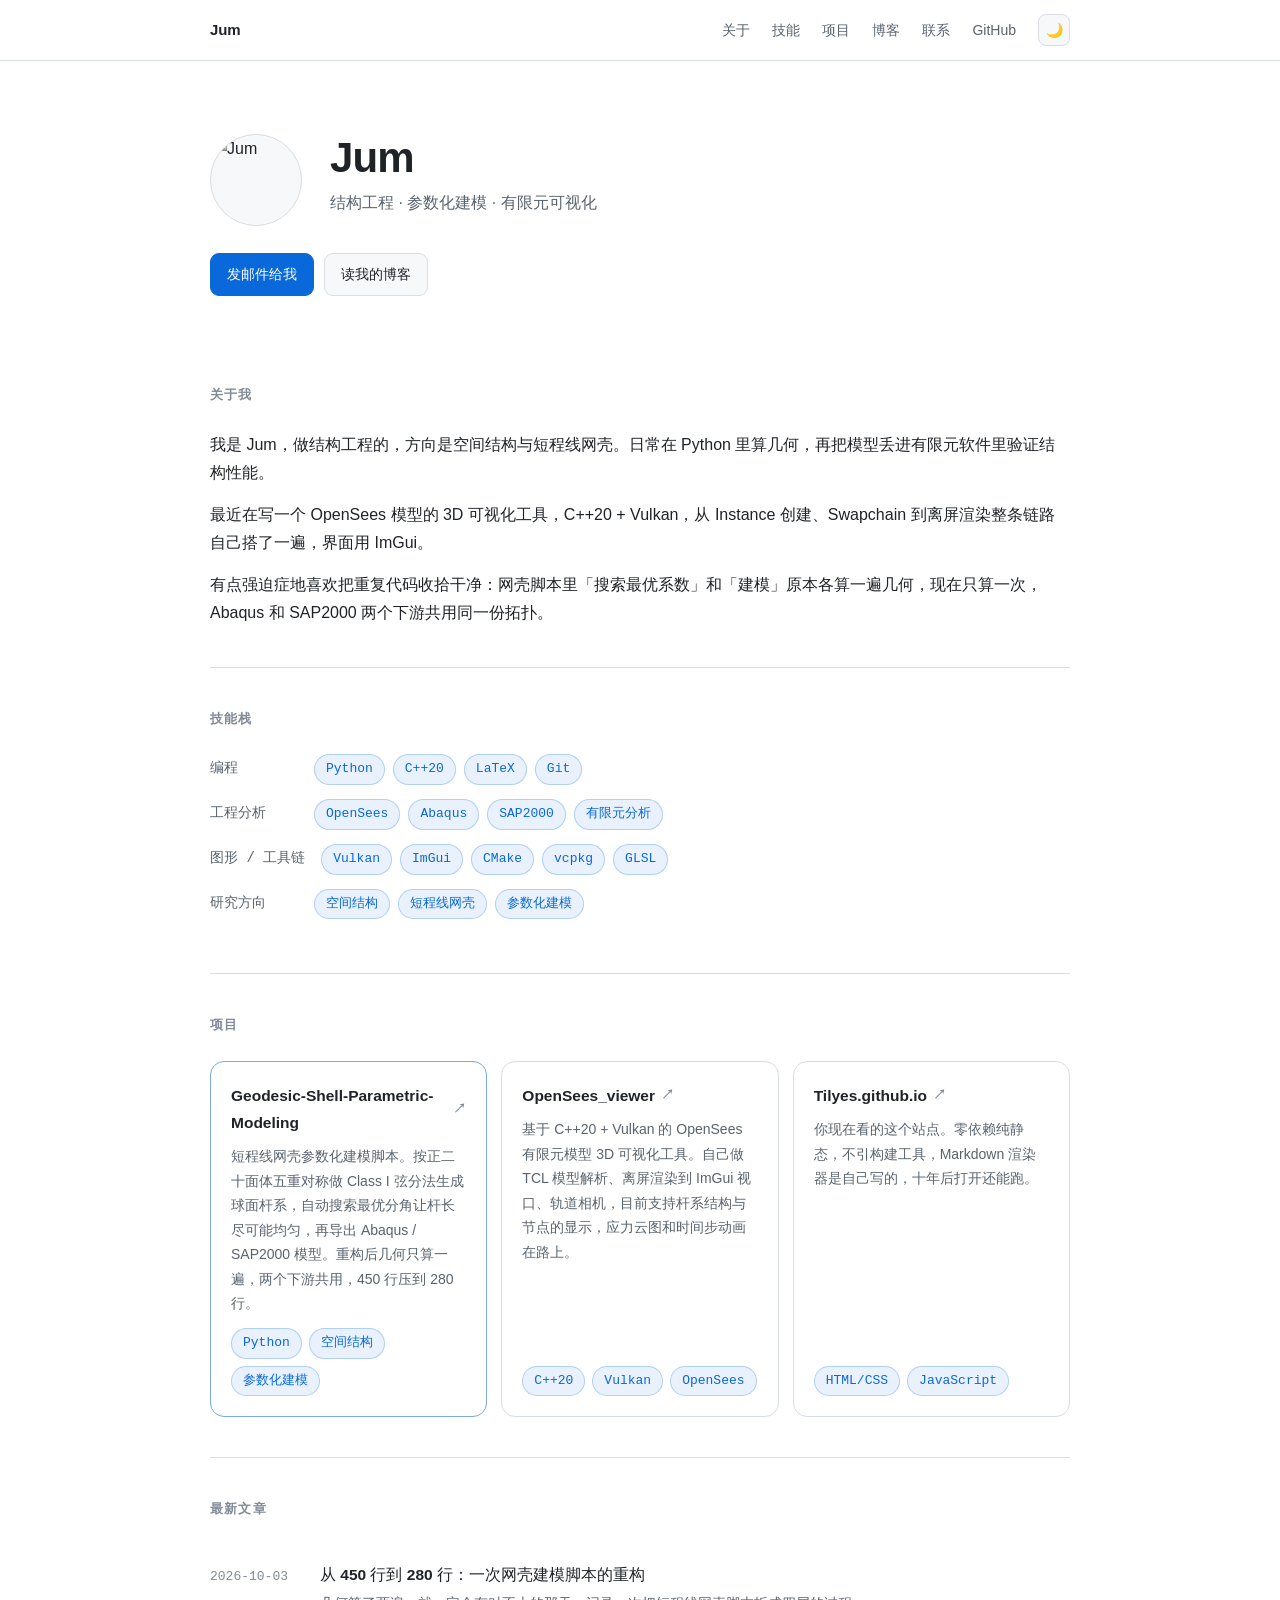
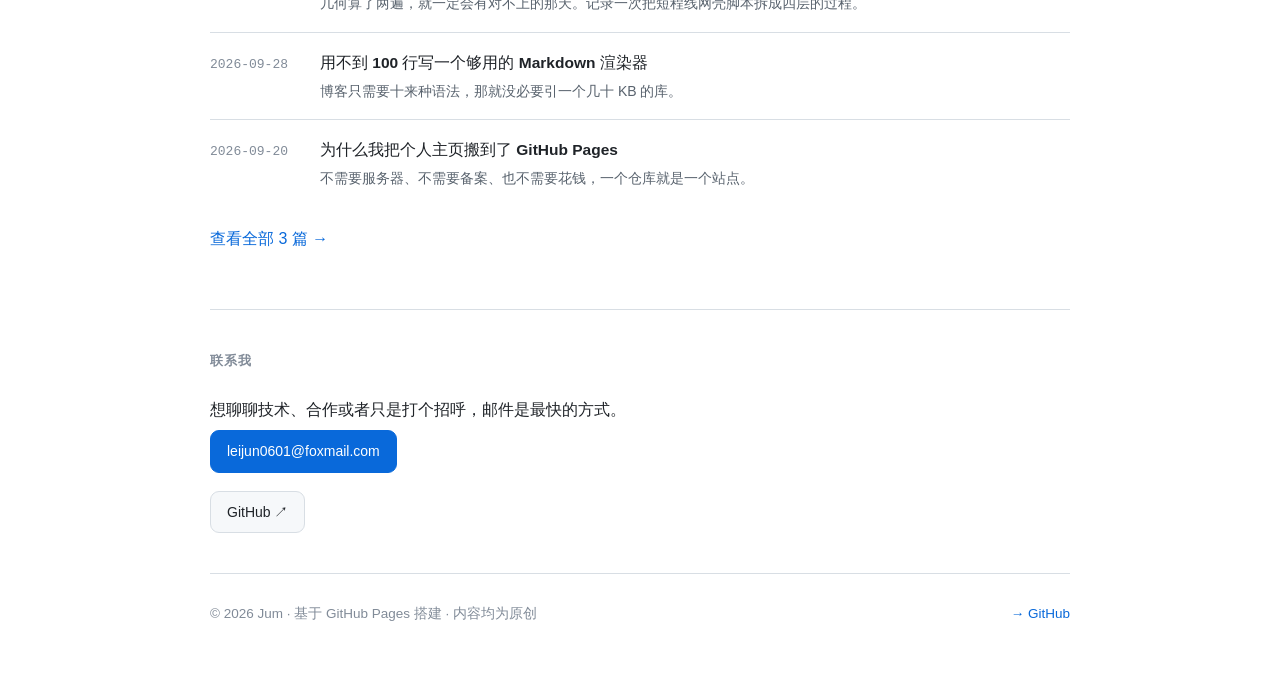
==== index.html @ 732eba68 "初始化个人主页站点" ====
<!DOCTYPE html>
<html lang="zh-CN">
<head>
  <meta charset="UTF-8">
  <meta name="viewport" content="width=device-width, initial-scale=1">
  <title>Jum · 结构工程 · 参数化建模 · 有限元可视化</title>
  <meta name="description" content="结构工程 · 参数化建模 · 有限元可视化">
  <link rel="icon" href="data:image/svg+xml,<svg xmlns='http://www.w3.org/2000/svg' viewBox='0 0 100 100'><text y='.9em' font-size='90'>👤</text></svg>">
  <link rel="stylesheet" href="assets/css/style.css">
</head>
<body data-page="home">
  <nav class="nav">
    <div class="wrap nav-inner">
      <a class="nav-brand" id="nav-brand" href="index.html"></a>
      <div class="nav-links">
        <a href="#about">关于</a>
        <a href="#skills">技能</a>
        <a href="#projects">项目</a>
        <a href="blog.html">博客</a>
        <a href="#contact">联系</a>
        <a id="nav-github" href="#" target="_blank" rel="noopener">GitHub</a>
        <button class="theme-btn" id="theme-toggle" title="切换主题" aria-label="切换主题"></button>
      </div>
    </div>
  </nav>

  <main class="wrap">
    <div class="hero" id="hero"></div>

    <section id="about">
      <h2>关于我</h2>
      <div class="about" id="about-body"></div>
    </section>

    <section id="skills">
      <h2>技能栈</h2>
      <div id="skills-body"></div>
    </section>

    <section id="projects">
      <h2>项目</h2>
      <div class="cards" id="projects-body"></div>
    </section>

    <section id="posts">
      <h2>最新文章</h2>
      <div id="latest-posts"></div>
    </section>

    <section id="contact">
      <h2>联系我</h2>
      <div id="contact-body"></div>
    </section>
  </main>

  <footer class="wrap">
    <span id="footer-text"></span>
    <a id="footer-github" href="#" target="_blank" rel="noopener">→ GitHub</a>
  </footer>

  <script src="assets/js/config.js"></script>
  <script src="assets/js/markdown.js"></script>
  <script src="assets/js/main.js"></script>
</body>
</html>
---- assets/css/style.css ----
/* =============================================================
 *  主题变量：暗色为默认，[data-theme="light"] 覆盖为亮色
 * ============================================================= */
:root {
  --bg: #0d1117;
  --bg-soft: #161b22;
  --bg-card: #12181f;
  --border: #232b36;
  --text: #e6edf3;
  --text-dim: #8b949e;
  --text-faint: #6e7681;
  --accent: #58a6ff;
  --accent-soft: rgba(88, 166, 255, 0.12);
  --accent-2: #7ee787;
  --shadow: 0 1px 0 rgba(255, 255, 255, 0.03), 0 8px 24px rgba(0, 0, 0, 0.35);
  --radius: 14px;
  --mono: ui-monospace, SFMono-Regular, "SF Mono", Menlo, Consolas, "Liberation Mono", monospace;
}

[data-theme="light"] {
  --bg: #ffffff;
  --bg-soft: #f6f8fa;
  --bg-card: #ffffff;
  --border: #d8dee4;
  --text: #1f2328;
  --text-dim: #59636e;
  --text-faint: #818b98;
  --accent: #0969da;
  --accent-soft: rgba(9, 105, 218, 0.09);
  --accent-2: #1a7f37;
  --shadow: 0 1px 2px rgba(31, 35, 40, 0.06), 0 8px 24px rgba(31, 35, 40, 0.08);
}

* { box-sizing: border-box; }

html { scroll-behavior: smooth; }

body {
  margin: 0;
  background: var(--bg);
  color: var(--text);
  font-family: -apple-system, BlinkMacSystemFont, "Segoe UI", "PingFang SC",
    "Hiragino Sans GB", "Microsoft YaHei", Roboto, Helvetica, Arial, sans-serif;
  font-size: 16px;
  line-height: 1.75;
  -webkit-font-smoothing: antialiased;
  transition: background 0.2s ease, color 0.2s ease;
}

a { color: var(--accent); text-decoration: none; }
a:hover { text-decoration: underline; }

.wrap { width: min(860px, 100% - 48px); margin: 0 auto; }

/* ---------- 顶部导航 ---------- */
.nav {
  position: sticky;
  top: 0;
  z-index: 50;
  background: color-mix(in srgb, var(--bg) 85%, transparent);
  backdrop-filter: saturate(180%) blur(12px);
  border-bottom: 1px solid var(--border);
}
.nav-inner {
  display: flex;
  align-items: center;
  justify-content: space-between;
  height: 60px;
}
.nav-brand {
  font-weight: 650;
  font-size: 15px;
  color: var(--text);
  letter-spacing: -0.01em;
}
.nav-brand:hover { text-decoration: none; }
.nav-links { display: flex; align-items: center; gap: 22px; }
.nav-links a {
  color: var(--text-dim);
  font-size: 14px;
}
.nav-links a:hover { color: var(--text); text-decoration: none; }
.theme-btn {
  background: var(--bg-soft);
  border: 1px solid var(--border);
  color: var(--text-dim);
  width: 32px; height: 32px;
  border-radius: 8px;
  cursor: pointer;
  font-size: 14px;
  line-height: 1;
  display: grid; place-items: center;
  padding: 0;
}
.theme-btn:hover { color: var(--text); border-color: var(--text-faint); }

/* ---------- Hero ---------- */
.hero { padding: 72px 0 48px; }
.hero-top { display: flex; align-items: center; gap: 28px; flex-wrap: wrap; }
.avatar {
  width: 92px; height: 92px;
  border-radius: 50%;
  border: 1px solid var(--border);
  object-fit: cover;
  background: var(--bg-soft);
  flex-shrink: 0;
}
h1 {
  font-size: clamp(30px, 5vw, 42px);
  line-height: 1.2;
  margin: 0 0 6px;
  letter-spacing: -0.02em;
  font-weight: 700;
}
.hero-sub {
  color: var(--text-dim);
  font-size: 16px;
  margin: 0 0 10px;
}
.hero-meta {
  display: flex;
  align-items: center;
  gap: 14px;
  flex-wrap: wrap;
  font-size: 13.5px;
  color: var(--text-faint);
  font-family: var(--mono);
}
.status-dot {
  display: inline-flex; align-items: center; gap: 6px;
  color: var(--accent-2);
}
.status-dot::before {
  content: "";
  width: 7px; height: 7px; border-radius: 50%;
  background: var(--accent-2);
  box-shadow: 0 0 0 3px color-mix(in srgb, var(--accent-2) 22%, transparent);
}
.hero-actions { display: flex; gap: 10px; flex-wrap: wrap; margin-top: 26px; }

.btn {
  display: inline-flex; align-items: center; gap: 7px;
  padding: 8px 16px;
  border-radius: 9px;
  border: 1px solid var(--border);
  background: var(--bg-soft);
  color: var(--text);
  font-size: 14px;
  font-weight: 500;
  cursor: pointer;
}
.btn:hover { text-decoration: none; border-color: var(--text-faint); }
.btn.primary {
  background: var(--accent);
  border-color: var(--accent);
  color: #fff;
}
[data-theme="light"] .btn.primary { color: #fff; }
.btn.primary:hover { filter: brightness(1.08); }

/* ---------- 区块 ---------- */
section { padding: 40px 0; border-top: 1px solid var(--border); }
section:first-of-type { border-top: none; }
h2 {
  font-size: 13px;
  text-transform: uppercase;
  letter-spacing: 0.09em;
  color: var(--text-faint);
  margin: 0 0 24px;
  font-weight: 600;
}
.about p { margin: 0 0 14px; color: var(--text); }
.about p:last-child { margin-bottom: 0; }

/* ---------- 技能 ---------- */
.skill-group { display: flex; gap: 16px; margin-bottom: 14px; flex-wrap: wrap; }
.skill-group .sg-name {
  min-width: 88px;
  color: var(--text-dim);
  font-size: 14px;
  font-family: var(--mono);
  padding-top: 2px;
}
.skill-items { display: flex; gap: 8px; flex-wrap: wrap; }
.tag {
  background: var(--accent-soft);
  color: var(--accent);
  border: 1px solid color-mix(in srgb, var(--accent) 25%, transparent);
  padding: 3px 11px;
  border-radius: 999px;
  font-size: 13px;
  font-family: var(--mono);
}

/* ---------- 项目卡片 ---------- */
.cards { display: grid; gap: 14px; grid-template-columns: repeat(auto-fit, minmax(250px, 1fr)); }
.card {
  background: var(--bg-card);
  border: 1px solid var(--border);
  border-radius: var(--radius);
  padding: 20px;
  display: flex;
  flex-direction: column;
  gap: 8px;
  transition: transform 0.15s ease, border-color 0.15s ease;
}
.card:hover { transform: translateY(-2px); border-color: var(--text-faint); text-decoration: none; }
.card.highlight { border-color: color-mix(in srgb, var(--accent) 45%, var(--border)); }
.card-title {
  font-weight: 600;
  font-size: 15.5px;
  color: var(--text);
  display: flex; align-items: center; gap: 6px;
}
.card-title .arrow { color: var(--text-faint); font-size: 13px; }
.card-desc { color: var(--text-dim); font-size: 14px; margin: 0; flex: 1; }
.card-tags { display: flex; gap: 7px; flex-wrap: wrap; margin-top: 4px; }

/* ---------- 文章列表 ---------- */
.post-list { display: flex; flex-direction: column; }
.post-item {
  display: flex;
  align-items: baseline;
  gap: 18px;
  padding: 16px 0;
  border-bottom: 1px solid var(--border);
}
.post-item:last-child { border-bottom: none; }
.post-item:hover { text-decoration: none; }
.post-date {
  font-family: var(--mono);
  font-size: 13px;
  color: var(--text-faint);
  min-width: 92px;
  flex-shrink: 0;
}
.post-title { color: var(--text); font-weight: 550; font-size: 15.5px; }
.post-item:hover .post-title { color: var(--accent); }
.post-sum { color: var(--text-dim); font-size: 14px; margin-top: 2px; }

/* ---------- 文章正文 ---------- */
.article { padding: 48px 0 72px; }
.article-head { margin-bottom: 32px; }
.article-title { font-size: clamp(24px, 4vw, 32px); margin: 0 0 10px; letter-spacing: -0.02em; }
.article-meta { color: var(--text-faint); font-size: 13.5px; font-family: var(--mono); }
.markdown h2 { font-size: 20px; text-transform: none; letter-spacing: 0; color: var(--text); margin: 34px 0 12px; font-weight: 650; }
.markdown h3 { font-size: 17px; color: var(--text); margin: 26px 0 10px; }
.markdown p { margin: 0 0 16px; }
.markdown ul, .markdown ol { margin: 0 0 16px; padding-left: 22px; }
.markdown li { margin-bottom: 6px; }
.markdown blockquote {
  margin: 0 0 16px;
  padding: 2px 0 2px 16px;
  border-left: 3px solid var(--border);
  color: var(--text-dim);
}
.markdown code {
  font-family: var(--mono);
  font-size: 0.88em;
  background: var(--bg-soft);
  border: 1px solid var(--border);
  padding: 1px 6px;
  border-radius: 5px;
}
.markdown pre {
  background: var(--bg-soft);
  border: 1px solid var(--border);
  border-radius: 10px;
  padding: 14px 16px;
  overflow-x: auto;
  margin: 0 0 18px;
}
.markdown pre code { border: none; background: none; padding: 0; font-size: 13.5px; }
.markdown img { max-width: 100%; border-radius: 10px; }
.markdown hr { border: none; border-top: 1px solid var(--border); margin: 32px 0; }
.markdown table { border-collapse: collapse; margin-bottom: 18px; font-size: 14.5px; }
.markdown th, .markdown td { border: 1px solid var(--border); padding: 7px 12px; }
.markdown th { background: var(--bg-soft); }
.back-link { display: inline-block; margin-bottom: 26px; font-size: 14px; }

/* ---------- 联系 / 页脚 ---------- */
.social-grid { display: flex; gap: 10px; flex-wrap: wrap; margin-top: 18px; }
footer {
  border-top: 1px solid var(--border);
  padding: 28px 0 48px;
  color: var(--text-faint);
  font-size: 13.5px;
  display: flex;
  justify-content: space-between;
  gap: 12px;
  flex-wrap: wrap;
}

@media (max-width: 640px) {
  .nav-links { gap: 14px; }
  .nav-links a { font-size: 13px; }
  .hero { padding: 44px 0 32px; }
  .post-item { flex-direction: column; gap: 4px; }
  .post-date { min-width: auto; }
}
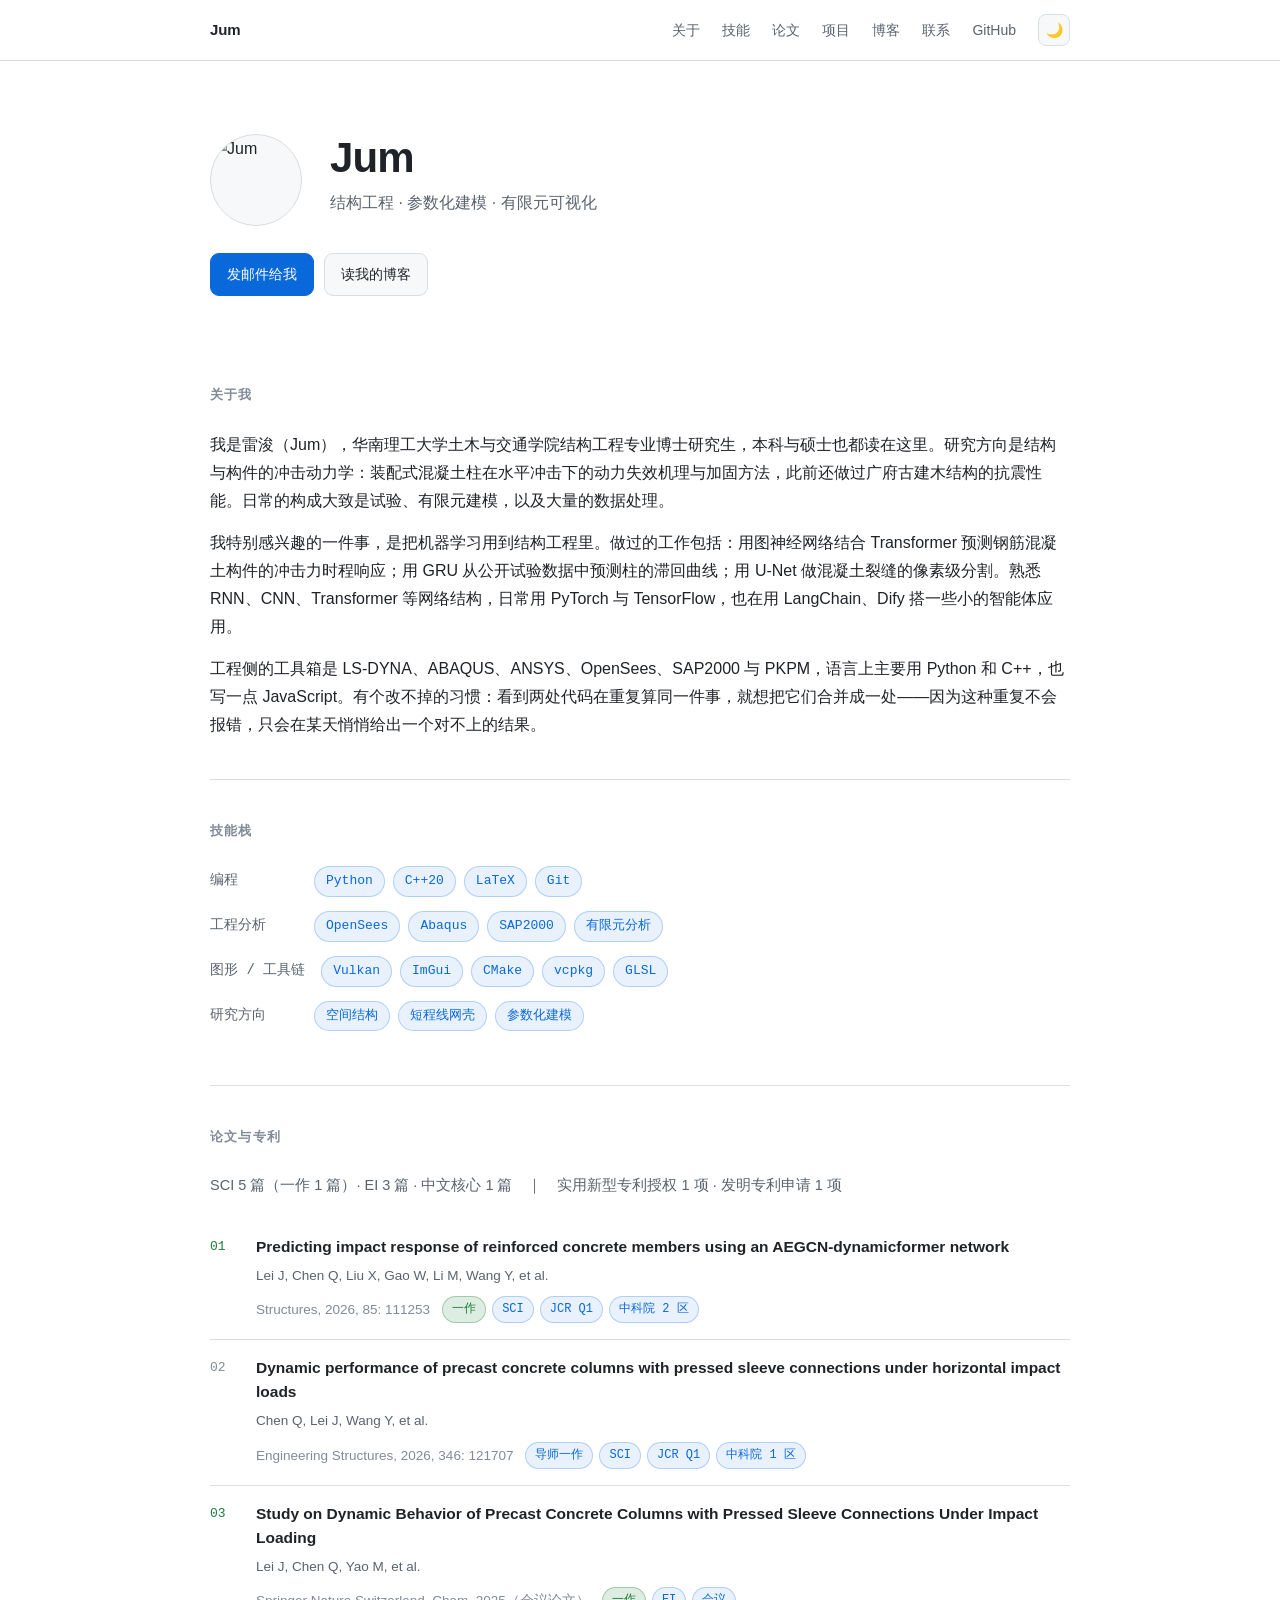
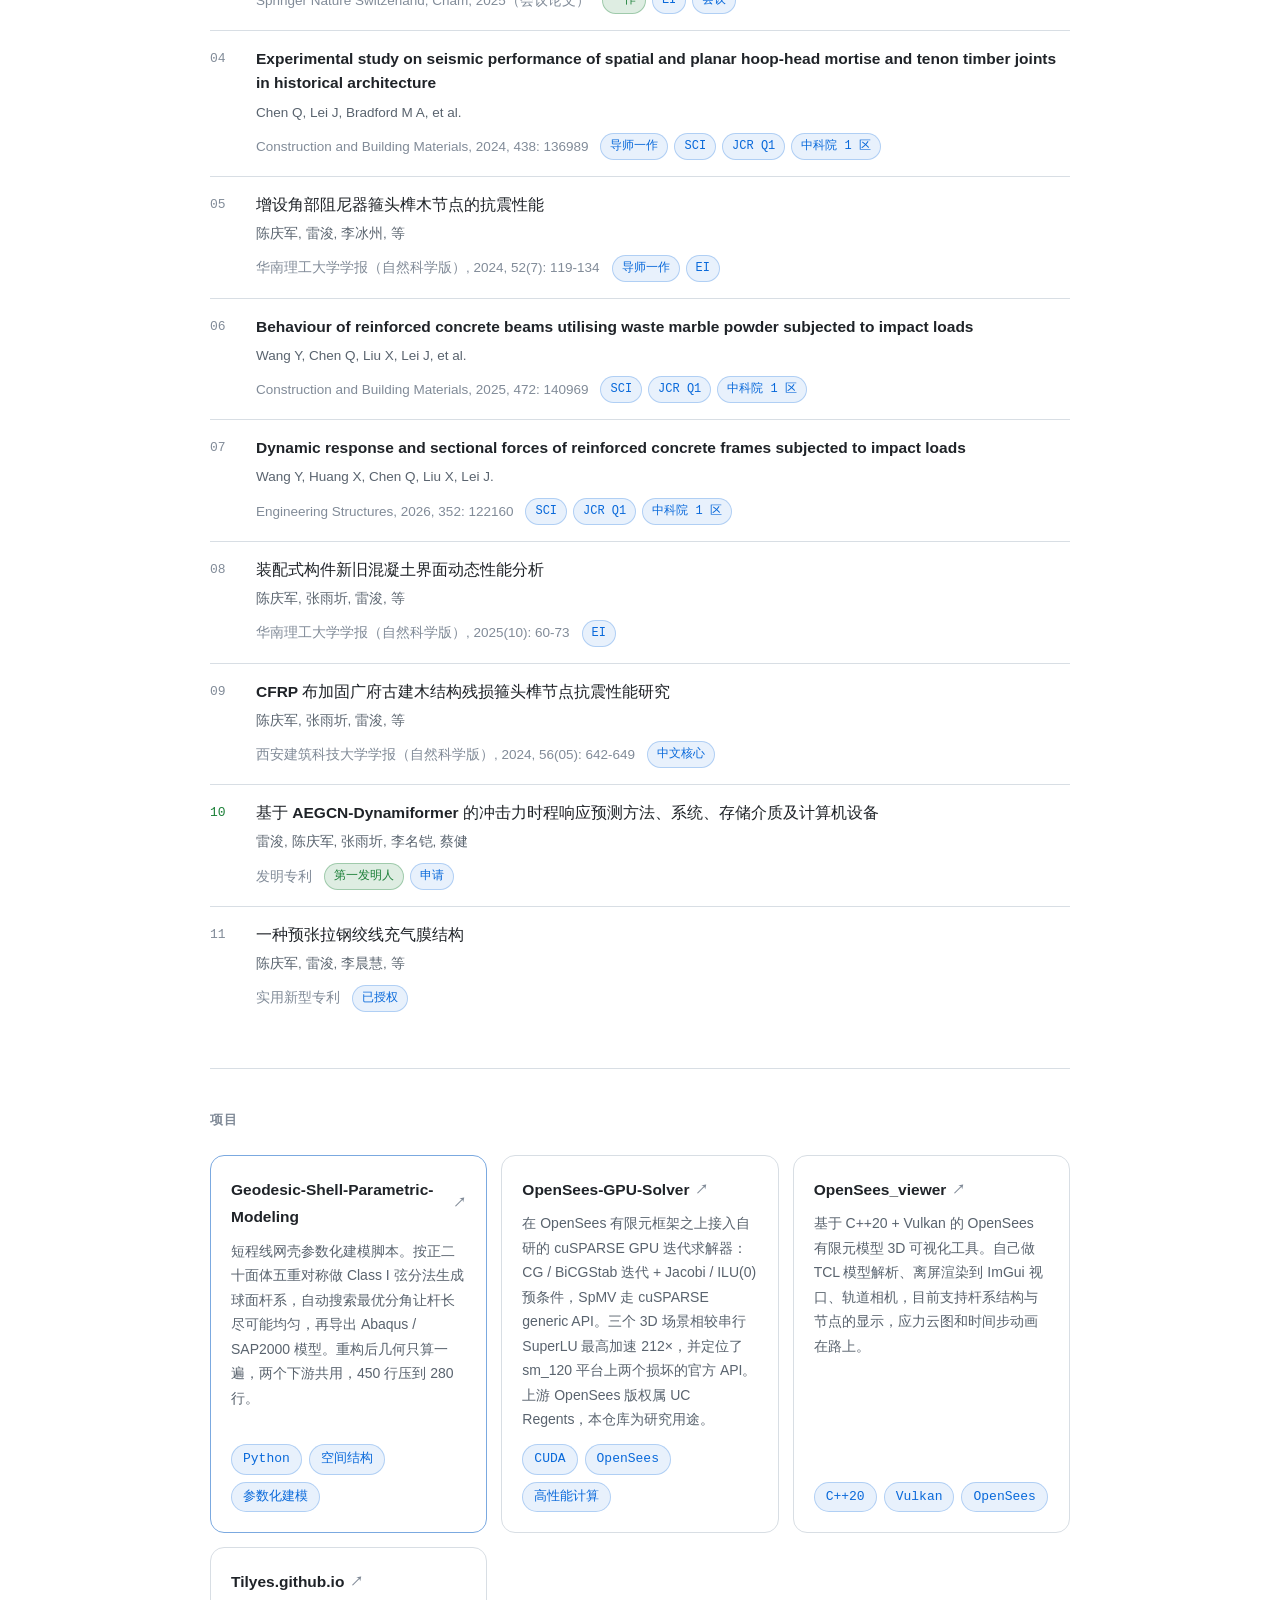
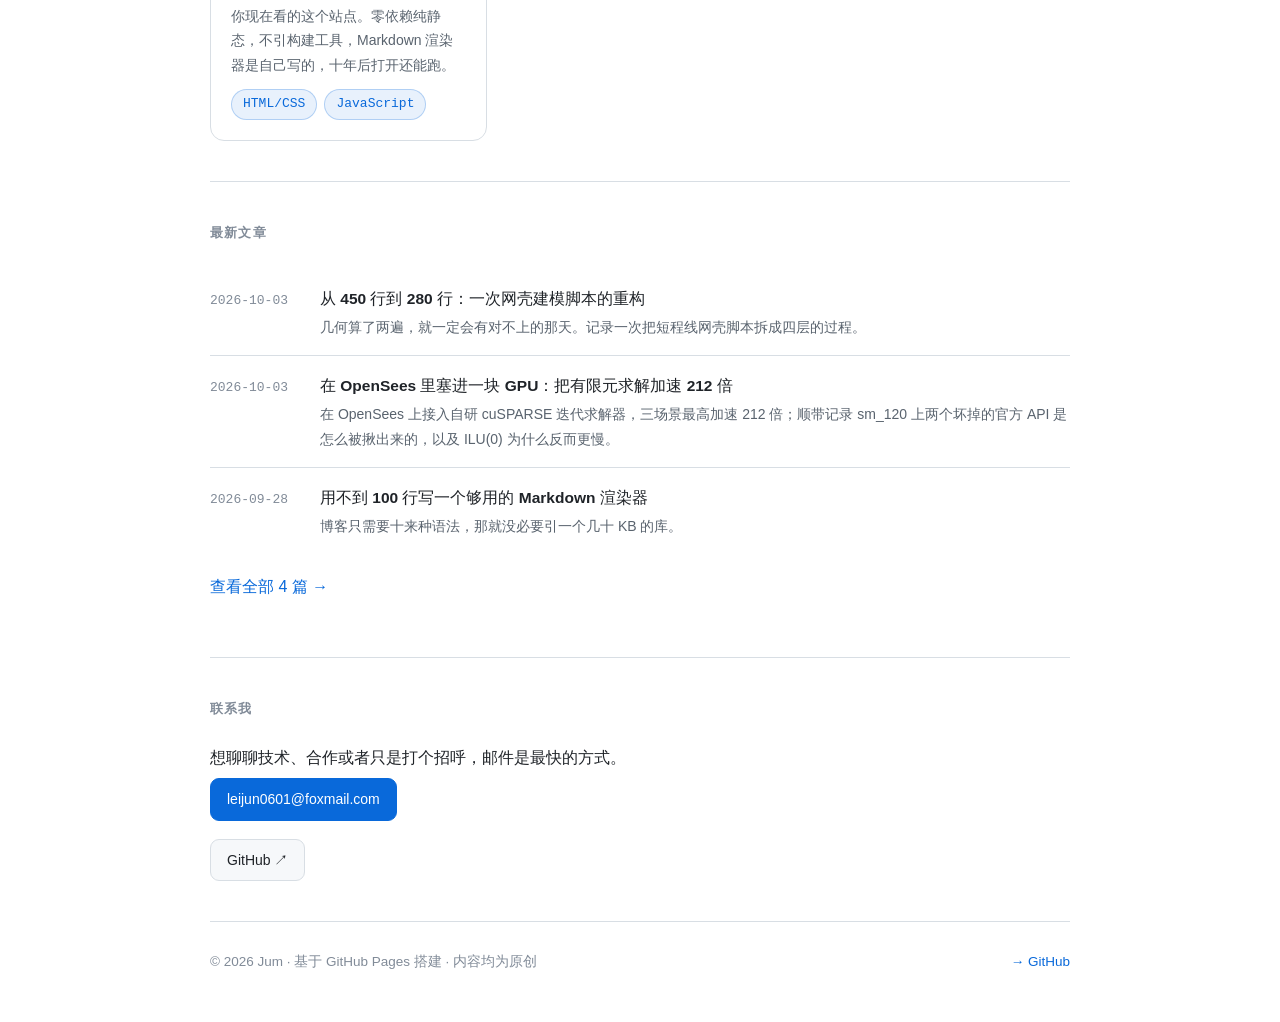
==== commit 2d9bbd02: "首页新增「论文与专利」版块，并重写个人简介 - config.js：about 重写为三段（结构工程方向 → AI 应用 → 工具链与习惯），   按简历调整，不再罗列具体项目；新增 pubSumma" ====
--- a/index.html
+++ b/index.html
@@ -15,6 +15,7 @@
       <div class="nav-links">
         <a href="#about">关于</a>
         <a href="#skills">技能</a>
+        <a href="#publications">论文</a>
         <a href="#projects">项目</a>
         <a href="blog.html">博客</a>
         <a href="#contact">联系</a>
@@ -35,6 +36,11 @@
     <section id="skills">
       <h2>技能栈</h2>
       <div id="skills-body"></div>
+    </section>
+
+    <section id="publications">
+      <h2>论文与专利</h2>
+      <div id="pub-body"></div>
     </section>
 
     <section id="projects">
--- a/assets/css/style.css
+++ b/assets/css/style.css
@@ -192,6 +192,42 @@
   font-family: var(--mono);
 }
 
+/* ---------- 论文与专利 ---------- */
+.pub-summary {
+  color: var(--text-dim);
+  font-size: 14.5px;
+  margin: 0 0 20px;
+}
+.pub-list { list-style: none; margin: 0; padding: 0; counter-reset: pub; }
+.pub-item {
+  counter-increment: pub;
+  position: relative;
+  padding: 16px 0 16px 46px;
+  border-bottom: 1px solid var(--border);
+}
+.pub-item:last-child { border-bottom: none; }
+.pub-item::before {
+  content: counter(pub, decimal-leading-zero);
+  position: absolute;
+  left: 0;
+  top: 17px;
+  font-family: var(--mono);
+  font-size: 13px;
+  color: var(--text-faint);
+}
+.pub-item.lead::before { color: var(--accent-2); }
+.pub-title { color: var(--text); font-weight: 550; font-size: 15.5px; line-height: 1.55; }
+.pub-authors { color: var(--text-dim); font-size: 13.5px; margin-top: 5px; }
+.pub-foot { display: flex; align-items: center; gap: 12px; flex-wrap: wrap; margin-top: 9px; }
+.pub-venue { font-size: 13.5px; color: var(--text-faint); }
+.pub-badges { display: flex; gap: 6px; flex-wrap: wrap; }
+.pub-badges .tag { font-size: 12px; padding: 2px 9px; }
+.pub-badges .tag.lead {
+  background: color-mix(in srgb, var(--accent-2) 14%, transparent);
+  color: var(--accent-2);
+  border-color: color-mix(in srgb, var(--accent-2) 32%, transparent);
+}
+
 /* ---------- 项目卡片 ---------- */
 .cards { display: grid; gap: 14px; grid-template-columns: repeat(auto-fit, minmax(250px, 1fr)); }
 .card {
@@ -297,4 +333,6 @@
   .hero { padding: 44px 0 32px; }
   .post-item { flex-direction: column; gap: 4px; }
   .post-date { min-width: auto; }
-}
+  .pub-item { padding-left: 32px; }
+  .pub-item::before { top: 18px; }
+}
